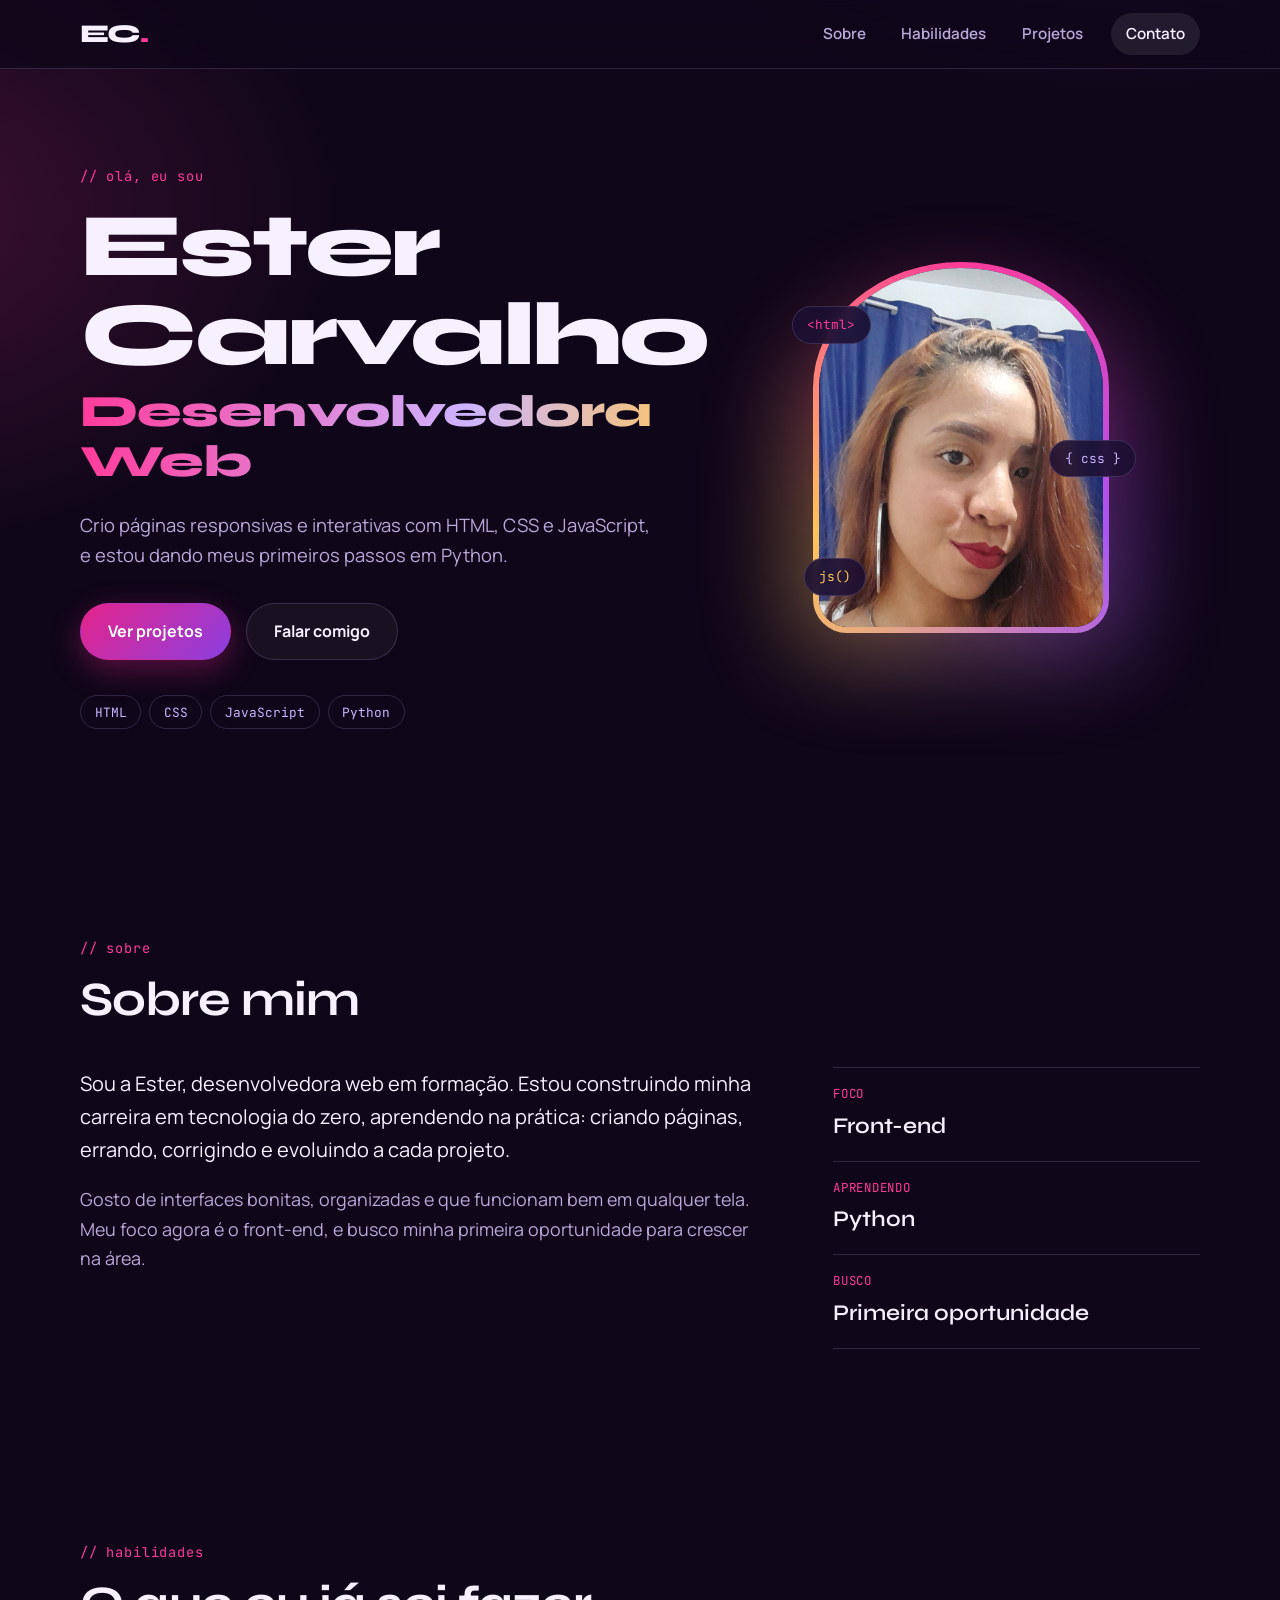
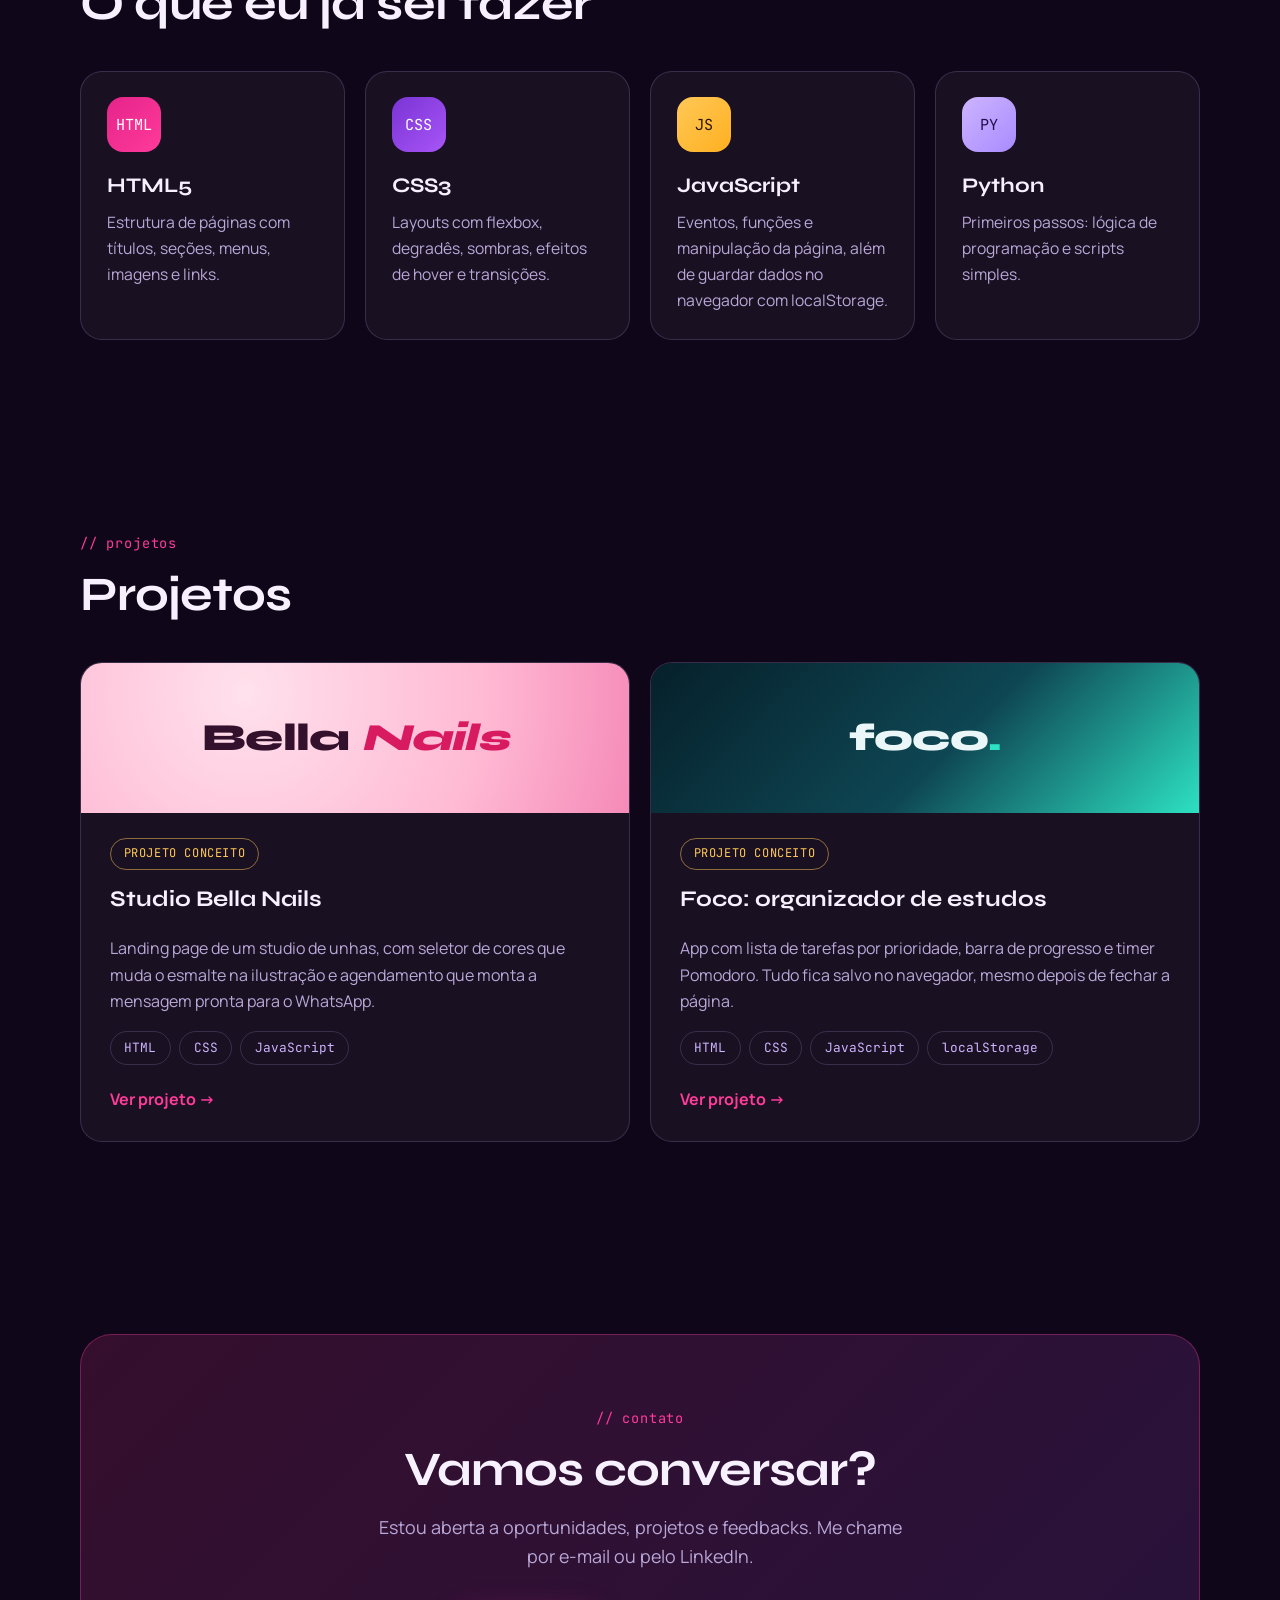
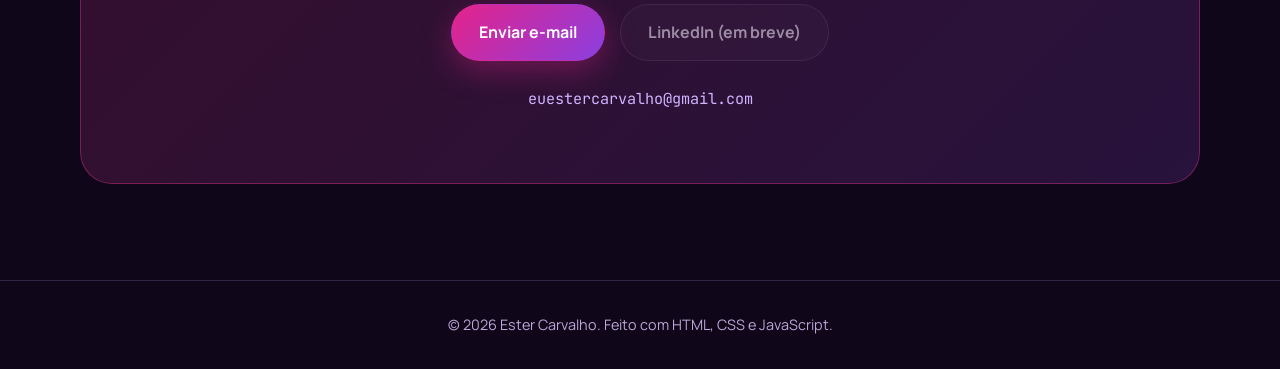
==== index.html @ 61b6879d "Primeira versão do portfólio Página principal com apresentação, habilidades e contato, mais dois pro" ====
<!DOCTYPE html>
<html lang="pt-BR">

<head>
    <meta charset="UTF-8">
    <meta name="viewport" content="width=device-width, initial-scale=1">
    <title>Ester Carvalho | Desenvolvedora Web</title>
    <meta name="description" content="Portfólio de Ester Carvalho, desenvolvedora web em formação. HTML, CSS, JavaScript e Python.">
    <meta name="theme-color" content="#0F0619">
    <meta property="og:type" content="website">
    <meta property="og:title" content="Ester Carvalho | Desenvolvedora Web">
    <meta property="og:description" content="Portfólio de desenvolvimento web com projetos em HTML, CSS e JavaScript.">
    <meta property="og:locale" content="pt_BR">
    <link rel="icon" href="data:image/svg+xml,%3Csvg xmlns='http://www.w3.org/2000/svg' viewBox='0 0 100 100'%3E%3Crect width='100' height='100' rx='26' fill='%23E5238A'/%3E%3Ctext x='50' y='67' font-size='50' font-weight='800' text-anchor='middle' fill='white' font-family='Arial,sans-serif'%3EEC%3C/text%3E%3C/svg%3E">

    <link rel="preconnect" href="https://fonts.googleapis.com">
    <link rel="preconnect" href="https://fonts.gstatic.com" crossorigin>
    <link href="https://fonts.googleapis.com/css2?family=Syne:wght@600;800&family=Manrope:wght@400;500;600;700&family=JetBrains+Mono:wght@500&display=swap" rel="stylesheet">
    <link rel="stylesheet" href="style.css">
</head>

<body>

    <a class="skip" href="#conteudo">Pular para o conteúdo</a>

    <header class="topo">
        <div class="container topo__inner">
            <a class="logo" href="#inicio" aria-label="Ester Carvalho, voltar ao início">EC<span>.</span></a>

            <button class="menu-btn" type="button" aria-expanded="false" aria-controls="menu" aria-label="Abrir menu">
                <span></span><span></span><span></span>
            </button>

            <nav id="menu" class="menu" aria-label="Principal">
                <a href="#sobre">Sobre</a>
                <a href="#habilidades">Habilidades</a>
                <a href="#projetos">Projetos</a>
                <a class="menu__cta" href="#contato">Contato</a>
            </nav>
        </div>
    </header>

    <main id="conteudo">

        <section id="inicio" class="hero">
            <div class="container hero__grid">

                <div class="hero__texto">
                    <p class="rotulo">// olá, eu sou</p>
                    <h1>Ester Carvalho</h1>
                    <p class="hero__cargo">Desenvolvedora Web</p>
                    <p class="hero__lead">
                        Crio páginas responsivas e interativas com HTML, CSS e JavaScript,
                        e estou dando meus primeiros passos em Python.
                    </p>

                    <div class="hero__acoes">
                        <a class="btn btn--primario" href="#projetos">Ver projetos</a>
                        <a class="btn btn--fantasma" href="#contato">Falar comigo</a>
                    </div>

                    <ul class="chips" aria-label="Tecnologias">
                        <li>HTML</li>
                        <li>CSS</li>
                        <li>JavaScript</li>
                        <li>Python</li>
                    </ul>
                </div>

                <div class="foto" aria-hidden="false">
                    <div class="foto__janela">
                        <img src="imagens/minha-foto.jpeg" alt="Retrato de Ester Carvalho" width="1080" height="1920">
                    </div>
                    <span class="tag tag--1">&lt;html&gt;</span>
                    <span class="tag tag--2">{ css }</span>
                    <span class="tag tag--3">js()</span>
                </div>

            </div>
        </section>

        <section id="sobre" class="secao">
            <div class="container">
                <header class="secao__topo">
                    <p class="rotulo">// sobre</p>
                    <h2>Sobre mim</h2>
                </header>

                <div class="sobre__grid">
                    <div class="sobre__texto">
                        <p>
                            Sou a Ester, desenvolvedora web em formação. Estou construindo minha carreira
                            em tecnologia do zero, aprendendo na prática: criando páginas, errando,
                            corrigindo e evoluindo a cada projeto.
                        </p>
                        <p>
                            Gosto de interfaces bonitas, organizadas e que funcionam bem em qualquer tela.
                            Meu foco agora é o front-end, e busco minha primeira oportunidade para crescer na área.
                        </p>
                    </div>

                    <dl class="ficha">
                        <div>
                            <dt>Foco</dt>
                            <dd>Front-end</dd>
                        </div>
                        <div>
                            <dt>Aprendendo</dt>
                            <dd>Python</dd>
                        </div>
                        <div>
                            <dt>Busco</dt>
                            <dd>Primeira oportunidade</dd>
                        </div>
                    </dl>
                </div>
            </div>
        </section>

        <section id="habilidades" class="secao">
            <div class="container">
                <header class="secao__topo">
                    <p class="rotulo">// habilidades</p>
                    <h2>O que eu já sei fazer</h2>
                </header>

                <div class="skills">
                    <article class="skill">
                        <div class="skill__icone skill__icone--rosa">HTML</div>
                        <h3>HTML5</h3>
                        <p>Estrutura de páginas com títulos, seções, menus, imagens e links.</p>
                    </article>

                    <article class="skill">
                        <div class="skill__icone skill__icone--violeta">CSS</div>
                        <h3>CSS3</h3>
                        <p>Layouts com flexbox, degradês, sombras, efeitos de hover e transições.</p>
                    </article>

                    <article class="skill">
                        <div class="skill__icone skill__icone--ouro">JS</div>
                        <h3>JavaScript</h3>
                        <p>Eventos, funções e manipulação da página, além de guardar dados no navegador com localStorage.</p>
                    </article>

                    <article class="skill">
                        <div class="skill__icone skill__icone--lilas">PY</div>
                        <h3>Python</h3>
                        <p>Primeiros passos: lógica de programação e scripts simples.</p>
                    </article>
                </div>
            </div>
        </section>

        <section id="projetos" class="secao">
            <div class="container">
                <header class="secao__topo">
                    <p class="rotulo">// projetos</p>
                    <h2>Projetos</h2>
                </header>

                <div class="projetos">
                    <article class="projeto projeto--real">
                        <div class="projeto__capa" aria-hidden="true">
                            <span>Bella <em>Nails</em></span>
                        </div>
                        <div class="projeto__corpo">
                            <span class="selo selo--ok">Projeto conceito</span>
                            <h3>Studio Bella Nails</h3>
                            <p>Landing page de um studio de unhas, com seletor de cores que muda o esmalte na ilustração e agendamento que monta a mensagem pronta para o WhatsApp.</p>
                            <ul class="chips chips--pequenos" aria-label="Tecnologias usadas">
                                <li>HTML</li>
                                <li>CSS</li>
                                <li>JavaScript</li>
                            </ul>
                            <a class="projeto__link" href="projetos/studio-bella-nails/index.html">Ver projeto <span aria-hidden="true">&rarr;</span></a>
                        </div>
                    </article>

                    <article class="projeto projeto--real">
                        <div class="projeto__capa projeto__capa--foco" aria-hidden="true">
                            <span>foco<em>.</em></span>
                        </div>
                        <div class="projeto__corpo">
                            <span class="selo selo--ok">Projeto conceito</span>
                            <h3>Foco: organizador de estudos</h3>
                            <p>App com lista de tarefas por prioridade, barra de progresso e timer Pomodoro. Tudo fica salvo no navegador, mesmo depois de fechar a página.</p>
                            <ul class="chips chips--pequenos" aria-label="Tecnologias usadas">
                                <li>HTML</li>
                                <li>CSS</li>
                                <li>JavaScript</li>
                                <li>localStorage</li>
                            </ul>
                            <a class="projeto__link" href="projetos/foco-estudos/index.html">Ver projeto <span aria-hidden="true">&rarr;</span></a>
                        </div>
                    </article>
                </div>
            </div>
        </section>

        <section id="contato" class="secao">
            <div class="container">
                <div class="contato">
                    <p class="rotulo">// contato</p>
                    <h2>Vamos conversar?</h2>
                    <p class="contato__texto">
                        Estou aberta a oportunidades, projetos e feedbacks.
                        Me chame por e-mail ou pelo LinkedIn.
                    </p>

                    <div class="hero__acoes hero__acoes--centro">
                        <a class="btn btn--primario" href="mailto:euestercarvalho@gmail.com">Enviar e-mail</a>

                        <!-- Quando tiver o link do LinkedIn: troque o # pelo endereço e apague "btn--breve" e o aria-disabled -->
                        <a class="btn btn--fantasma btn--breve" href="#" aria-disabled="true">LinkedIn (em breve)</a>
                    </div>

                    <p class="contato__email">euestercarvalho@gmail.com</p>
                </div>
            </div>
        </section>

    </main>

    <footer class="rodape">
        <div class="container">
            <p>&copy; <span id="ano">2026</span> Ester Carvalho. Feito com HTML, CSS e JavaScript.</p>
        </div>
    </footer>

    <script src="script.js"></script>
</body>

</html>
---- style.css ----
@property --ang {
    syntax: "<angle>";
    initial-value: 0deg;
    inherits: false;
}

:root {
    --bg: #0F0619;
    --card: rgba(255, 255, 255, 0.045);
    --card-borda: rgba(205, 180, 255, 0.18);
    --ink: #F7F1FF;
    --muted: #B9A8D8;
    --rosa: #FF3B9A;
    --violeta: #A855F7;
    --lilas: #CDB4FF;
    --ouro: #FFC857;
    --grad-btn: linear-gradient(135deg, #E5238A, #8B3FE0);
    --raio: 22px;
}

*,
*::before,
*::after {
    box-sizing: border-box;
}

html {
    scroll-behavior: smooth;
    scroll-padding-top: 5rem;
}

body {
    margin: 0;
    font-family: "Manrope", system-ui, -apple-system, "Segoe UI", sans-serif;
    color: var(--ink);
    line-height: 1.65;
    -webkit-font-smoothing: antialiased;
    background:
        radial-gradient(60rem 38rem at 88% -8%, rgba(168, 85, 247, 0.30), transparent 62%),
        radial-gradient(48rem 34rem at -10% 6%, rgba(255, 59, 154, 0.20), transparent 62%),
        var(--bg);
    background-repeat: no-repeat;
}

img {
    display: block;
    max-width: 100%;
}

a {
    color: inherit;
}

:focus-visible {
    outline: 3px solid var(--ouro);
    outline-offset: 3px;
    border-radius: 8px;
}

.container {
    width: min(1120px, 100% - 2.5rem);
    margin-inline: auto;
}

.skip {
    position: absolute;
    left: -999px;
    top: 0;
    z-index: 100;
    padding: 0.7rem 1.1rem;
    background: #fff;
    color: #111;
    border-radius: 8px;
    font-weight: 700;
}

.skip:focus {
    left: 1rem;
    top: 1rem;
}

/* ---------- Topo e menu ---------- */

.topo {
    position: sticky;
    top: 0;
    z-index: 50;
    background: rgba(15, 6, 25, 0.72);
    backdrop-filter: blur(14px);
    -webkit-backdrop-filter: blur(14px);
    border-bottom: 1px solid var(--card-borda);
}

.topo__inner {
    display: flex;
    align-items: center;
    justify-content: space-between;
    min-height: 4.25rem;
}

.logo {
    font-family: "Syne", sans-serif;
    font-weight: 800;
    font-size: 1.6rem;
    letter-spacing: -0.02em;
    text-decoration: none;
}

.logo span {
    color: var(--rosa);
}

.menu {
    display: flex;
    align-items: center;
    gap: 0.35rem;
}

.menu a {
    text-decoration: none;
    padding: 0.5rem 0.95rem;
    border-radius: 999px;
    color: var(--muted);
    font-weight: 600;
    font-size: 0.95rem;
    transition: color 0.2s, background 0.2s;
}

.menu a:hover,
.menu a[aria-current="true"] {
    color: var(--ink);
    background: rgba(255, 255, 255, 0.08);
}

.menu .menu__cta {
    background: var(--grad-btn);
    color: #fff;
    margin-left: 0.4rem;
}

.menu .menu__cta:hover {
    filter: brightness(1.12);
}

.menu-btn {
    display: none;
    width: 2.75rem;
    height: 2.75rem;
    border: 1px solid var(--card-borda);
    border-radius: 12px;
    background: var(--card);
    cursor: pointer;
    flex-direction: column;
    align-items: center;
    justify-content: center;
    gap: 5px;
}

.menu-btn span {
    display: block;
    width: 20px;
    height: 2px;
    background: var(--ink);
    border-radius: 2px;
    transition: transform 0.25s, opacity 0.25s;
}

.menu-btn[aria-expanded="true"] span:nth-child(1) {
    transform: translateY(7px) rotate(45deg);
}

.menu-btn[aria-expanded="true"] span:nth-child(2) {
    opacity: 0;
}

.menu-btn[aria-expanded="true"] span:nth-child(3) {
    transform: translateY(-7px) rotate(-45deg);
}

@media (max-width: 760px) {
    .menu-btn {
        display: inline-flex;
    }

    .menu {
        position: absolute;
        top: 100%;
        left: 0;
        right: 0;
        display: none;
        flex-direction: column;
        align-items: stretch;
        gap: 0.25rem;
        padding: 1rem 1.25rem 1.5rem;
        background: rgba(15, 6, 25, 0.97);
        border-bottom: 1px solid var(--card-borda);
    }

    .menu.aberto {
        display: flex;
    }

    .menu a {
        padding: 0.95rem 1rem;
        font-size: 1.05rem;
    }

    .menu .menu__cta {
        margin: 0.5rem 0 0;
        text-align: center;
    }
}

/* ---------- Tipografia base ---------- */

.rotulo {
    margin: 0 0 0.9rem;
    font-family: "JetBrains Mono", ui-monospace, monospace;
    font-size: 0.85rem;
    letter-spacing: 0.06em;
    color: var(--rosa);
}

h1,
h2,
h3 {
    font-family: "Syne", sans-serif;
    margin: 0;
    text-wrap: balance;
}

h2 {
    font-size: clamp(2rem, 5vw, 3rem);
    line-height: 1.1;
    letter-spacing: -0.02em;
}

/* ---------- Início ---------- */

.hero {
    padding-block: clamp(3rem, 8vw, 6rem) clamp(4rem, 9vw, 7rem);
    overflow-x: clip;
}

.hero__grid {
    display: grid;
    grid-template-columns: 1.15fr 0.85fr;
    gap: clamp(2.5rem, 6vw, 5rem);
    align-items: center;
}

.hero h1 {
    font-size: clamp(2.9rem, 9vw, 5.6rem);
    font-weight: 800;
    line-height: 1;
    letter-spacing: -0.03em;
}

.hero__cargo {
    margin: 0.4rem 0 0;
    font-family: "Syne", sans-serif;
    font-weight: 800;
    font-size: clamp(1.7rem, 5vw, 2.8rem);
    line-height: 1.1;
    letter-spacing: -0.02em;
    background: linear-gradient(90deg, var(--rosa), var(--lilas) 62%, var(--ouro));
    -webkit-background-clip: text;
    background-clip: text;
    color: transparent;
}

.hero__lead {
    max-width: 52ch;
    margin: 1.5rem 0 0;
    font-size: 1.15rem;
    color: var(--muted);
}

.hero__acoes {
    display: flex;
    flex-wrap: wrap;
    gap: 0.9rem;
    margin-top: 2rem;
}

.hero__acoes--centro {
    justify-content: center;
}

.btn {
    display: inline-block;
    padding: 0.9rem 1.7rem;
    border-radius: 999px;
    font-weight: 700;
    text-decoration: none;
    border: 1.5px solid transparent;
    transition: transform 0.2s, box-shadow 0.2s, background 0.2s, border-color 0.2s;
}

.btn:hover {
    transform: translateY(-3px);
}

.btn--primario {
    background: var(--grad-btn);
    color: #fff;
    box-shadow: 0 10px 30px rgba(229, 35, 138, 0.35);
}

.btn--primario:hover {
    box-shadow: 0 14px 38px rgba(229, 35, 138, 0.5);
}

.btn--fantasma {
    border-color: var(--card-borda);
    background: var(--card);
}

.btn--fantasma:hover {
    border-color: var(--rosa);
    background: rgba(255, 59, 154, 0.1);
}

.btn--breve {
    opacity: 0.55;
    pointer-events: none;
}

.chips {
    display: flex;
    flex-wrap: wrap;
    gap: 0.5rem;
    margin: 2.2rem 0 0;
    padding: 0;
    list-style: none;
}

.chips li {
    padding: 0.35rem 0.85rem;
    border: 1px solid var(--card-borda);
    border-radius: 999px;
    font-family: "JetBrains Mono", ui-monospace, monospace;
    font-size: 0.8rem;
    color: var(--lilas);
}

.foto {
    --ang: 0deg;
    position: relative;
    isolation: isolate;
    width: min(360px, 84%);
    aspect-ratio: 4 / 5;
    margin-inline: auto;
    padding: 6px;
    border-radius: 50% 50% 34px 34px / 34% 34% 34px 34px;
    background: conic-gradient(from var(--ang), var(--rosa), var(--violeta), var(--ouro), var(--rosa));
}

.foto::before {
    content: "";
    position: absolute;
    inset: 10% -6% -6% -6%;
    z-index: -1;
    border-radius: inherit;
    background: inherit;
    filter: blur(48px);
    opacity: 0.45;
}

.foto__janela {
    width: 100%;
    height: 100%;
    overflow: hidden;
    border-radius: 50% 50% 28px 28px / 34% 34% 28px 28px;
    background: #1b0f2e;
}

.foto img {
    width: 100%;
    height: 100%;
    object-fit: cover;
    object-position: 50% 16%;
    transform: scale(1.25);
    transform-origin: 50% 28%;
}

.tag {
    position: absolute;
    padding: 0.45rem 0.9rem;
    border: 1px solid var(--card-borda);
    border-radius: 999px;
    background: rgba(28, 15, 49, 0.88);
    backdrop-filter: blur(6px);
    -webkit-backdrop-filter: blur(6px);
    font-family: "JetBrains Mono", ui-monospace, monospace;
    font-size: 0.8rem;
    color: var(--ink);
}

.tag--1 {
    top: 12%;
    left: -7%;
    color: var(--rosa);
}

.tag--2 {
    top: 48%;
    right: -9%;
    color: var(--lilas);
}

.tag--3 {
    bottom: 10%;
    left: -3%;
    color: var(--ouro);
}

@media (max-width: 860px) {
    .hero__grid {
        grid-template-columns: 1fr;
    }

    .foto {
        width: min(300px, 74%);
    }
}

/* ---------- Seções ---------- */

.secao {
    padding-block: clamp(3.5rem, 8vw, 6rem);
}

.secao__topo {
    margin-bottom: 2.5rem;
}

.sobre__grid {
    display: grid;
    grid-template-columns: 1.3fr 0.7fr;
    gap: clamp(2rem, 6vw, 4.5rem);
    align-items: start;
}

.sobre__texto p {
    max-width: 62ch;
    margin: 0 0 1.2rem;
    font-size: 1.12rem;
    color: var(--muted);
}

.sobre__texto p:first-child {
    color: var(--ink);
    font-size: 1.25rem;
}

.ficha {
    margin: 0;
}

.ficha div {
    padding-block: 1rem;
    border-bottom: 1px solid var(--card-borda);
}

.ficha div:first-child {
    border-top: 1px solid var(--card-borda);
}

.ficha dt {
    font-family: "JetBrains Mono", ui-monospace, monospace;
    font-size: 0.78rem;
    letter-spacing: 0.06em;
    text-transform: uppercase;
    color: var(--rosa);
}

.ficha dd {
    margin: 0.2rem 0 0;
    font-family: "Syne", sans-serif;
    font-weight: 600;
    font-size: 1.4rem;
}

@media (max-width: 760px) {
    .sobre__grid {
        grid-template-columns: 1fr;
    }
}

.skills {
    display: grid;
    grid-template-columns: repeat(auto-fit, minmax(240px, 1fr));
    gap: 1.25rem;
}

.skill {
    padding: 1.6rem;
    border: 1px solid var(--card-borda);
    border-radius: var(--raio);
    background: var(--card);
    transition: transform 0.25s, border-color 0.25s, box-shadow 0.25s;
}

.skill:hover {
    transform: translateY(-6px);
    border-color: rgba(255, 59, 154, 0.55);
    box-shadow: 0 18px 40px rgba(0, 0, 0, 0.35), 0 0 0 1px rgba(255, 59, 154, 0.15);
}

.skill__icone {
    display: grid;
    place-items: center;
    width: 3.4rem;
    height: 3.4rem;
    margin-bottom: 1.1rem;
    border-radius: 16px;
    font-family: "JetBrains Mono", ui-monospace, monospace;
    font-size: 0.95rem;
    color: #fff;
}

.skill__icone--rosa {
    background: linear-gradient(135deg, #E5238A, #FF3B9A);
}

.skill__icone--violeta {
    background: linear-gradient(135deg, #7A34D4, #A855F7);
}

.skill__icone--ouro {
    background: linear-gradient(135deg, #FFC857, #FFB020);
    color: #2A1600;
}

.skill__icone--lilas {
    background: linear-gradient(135deg, #CDB4FF, #A98BFF);
    color: #24104A;
}

.skill h3 {
    font-size: 1.3rem;
    margin-bottom: 0.4rem;
}

.skill p {
    margin: 0;
    color: var(--muted);
    font-size: 0.98rem;
}

.projetos {
    display: grid;
    grid-template-columns: repeat(auto-fit, minmax(min(100%, 300px), 1fr));
    gap: 1.25rem;
}

.projeto {
    display: flex;
    flex-direction: column;
    justify-content: space-between;
    gap: 2.5rem;
    min-height: 240px;
    padding: 1.8rem;
    border: 1.5px dashed rgba(205, 180, 255, 0.35);
    border-radius: var(--raio);
    background: repeating-linear-gradient(135deg, transparent 0 14px, rgba(255, 255, 255, 0.022) 14px 15px);
}

.projeto--real {
    gap: 0;
    padding: 0;
    overflow: hidden;
    border: 1px solid var(--card-borda);
    background: var(--card);
    transition: transform 0.25s, border-color 0.25s, box-shadow 0.25s;
}

.projeto--real:hover {
    transform: translateY(-6px);
    border-color: rgba(255, 59, 154, 0.55);
    box-shadow: 0 18px 40px rgba(0, 0, 0, 0.35), 0 0 0 1px rgba(255, 59, 154, 0.15);
}

.projeto__capa {
    display: grid;
    place-items: center;
    min-height: 150px;
    background: radial-gradient(circle at 30% 20%, #FFE1EC, #FFB9D3 60%, #F58AB8);
}

.projeto__capa span {
    font-family: "Syne", sans-serif;
    font-weight: 800;
    font-size: clamp(1.8rem, 5vw, 2.4rem);
    letter-spacing: -0.02em;
    color: #33112D;
}

.projeto__capa em {
    color: #D81B60;
}

.projeto__capa--foco {
    background: linear-gradient(135deg, #06202A, #0E4653 55%, #2DE1C2);
}

.projeto__capa--foco span {
    color: #EAF6F8;
}

.projeto__capa--foco em {
    font-style: normal;
    color: #2DE1C2;
}

.projeto__corpo {
    display: flex;
    flex-direction: column;
    align-items: flex-start;
    gap: 0.7rem;
    padding: 1.6rem 1.8rem 1.8rem;
}

.chips--pequenos {
    margin: 0.3rem 0 0;
}

.projeto__link {
    margin-top: 0.6rem;
    font-weight: 700;
    color: var(--rosa);
    text-decoration: none;
}

.projeto__link:hover {
    text-decoration: underline;
}

.selo--ok {
    border-color: rgba(205, 180, 255, 0.5);
    color: var(--lilas);
}

.selo {
    align-self: flex-start;
    padding: 0.3rem 0.8rem;
    border: 1px solid rgba(255, 200, 87, 0.5);
    border-radius: 999px;
    font-family: "JetBrains Mono", ui-monospace, monospace;
    font-size: 0.75rem;
    letter-spacing: 0.05em;
    text-transform: uppercase;
    color: var(--ouro);
}

.projeto h3 {
    font-size: 1.4rem;
    margin-bottom: 0.4rem;
}

.projeto p {
    margin: 0;
    color: var(--muted);
}

.contato {
    padding: clamp(2.2rem, 6vw, 4.5rem) clamp(1.4rem, 5vw, 3rem);
    text-align: center;
    border: 1px solid rgba(255, 59, 154, 0.35);
    border-radius: 32px;
    background: linear-gradient(135deg, rgba(255, 59, 154, 0.16), rgba(168, 85, 247, 0.16));
}

.contato__texto {
    max-width: 48ch;
    margin: 1rem auto 0;
    font-size: 1.12rem;
    color: var(--muted);
}

.contato__email {
    margin: 1.6rem 0 0;
    font-family: "JetBrains Mono", ui-monospace, monospace;
    font-size: 0.95rem;
    color: var(--lilas);
    overflow-wrap: anywhere;
}

.rodape {
    padding-block: 2rem;
    border-top: 1px solid var(--card-borda);
    text-align: center;
    color: var(--muted);
    font-size: 0.9rem;
}

.rodape p {
    margin: 0;
}

/* ---------- Movimento ---------- */

@media (prefers-reduced-motion: no-preference) {
    .hero__texto > * {
        animation: subir 0.7s cubic-bezier(0.2, 0.7, 0.2, 1) both;
    }

    .hero__texto > :nth-child(2) { animation-delay: 0.08s; }
    .hero__texto > :nth-child(3) { animation-delay: 0.16s; }
    .hero__texto > :nth-child(4) { animation-delay: 0.24s; }
    .hero__texto > :nth-child(5) { animation-delay: 0.32s; }
    .hero__texto > :nth-child(6) { animation-delay: 0.4s; }

    .foto {
        animation: girar 9s linear infinite;
    }

    .tag {
        animation: flutuar 6s ease-in-out infinite alternate;
    }

    .tag--2 { animation-delay: -2s; }
    .tag--3 { animation-delay: -4s; }
}

@keyframes subir {
    from { opacity: 0; transform: translateY(18px); }
    to { opacity: 1; transform: none; }
}

@keyframes girar {
    to { --ang: 360deg; }
}

@keyframes flutuar {
    from { transform: translateY(0); }
    to { transform: translateY(-10px); }
}

@media (prefers-reduced-motion: reduce) {
    html {
        scroll-behavior: auto;
    }
}
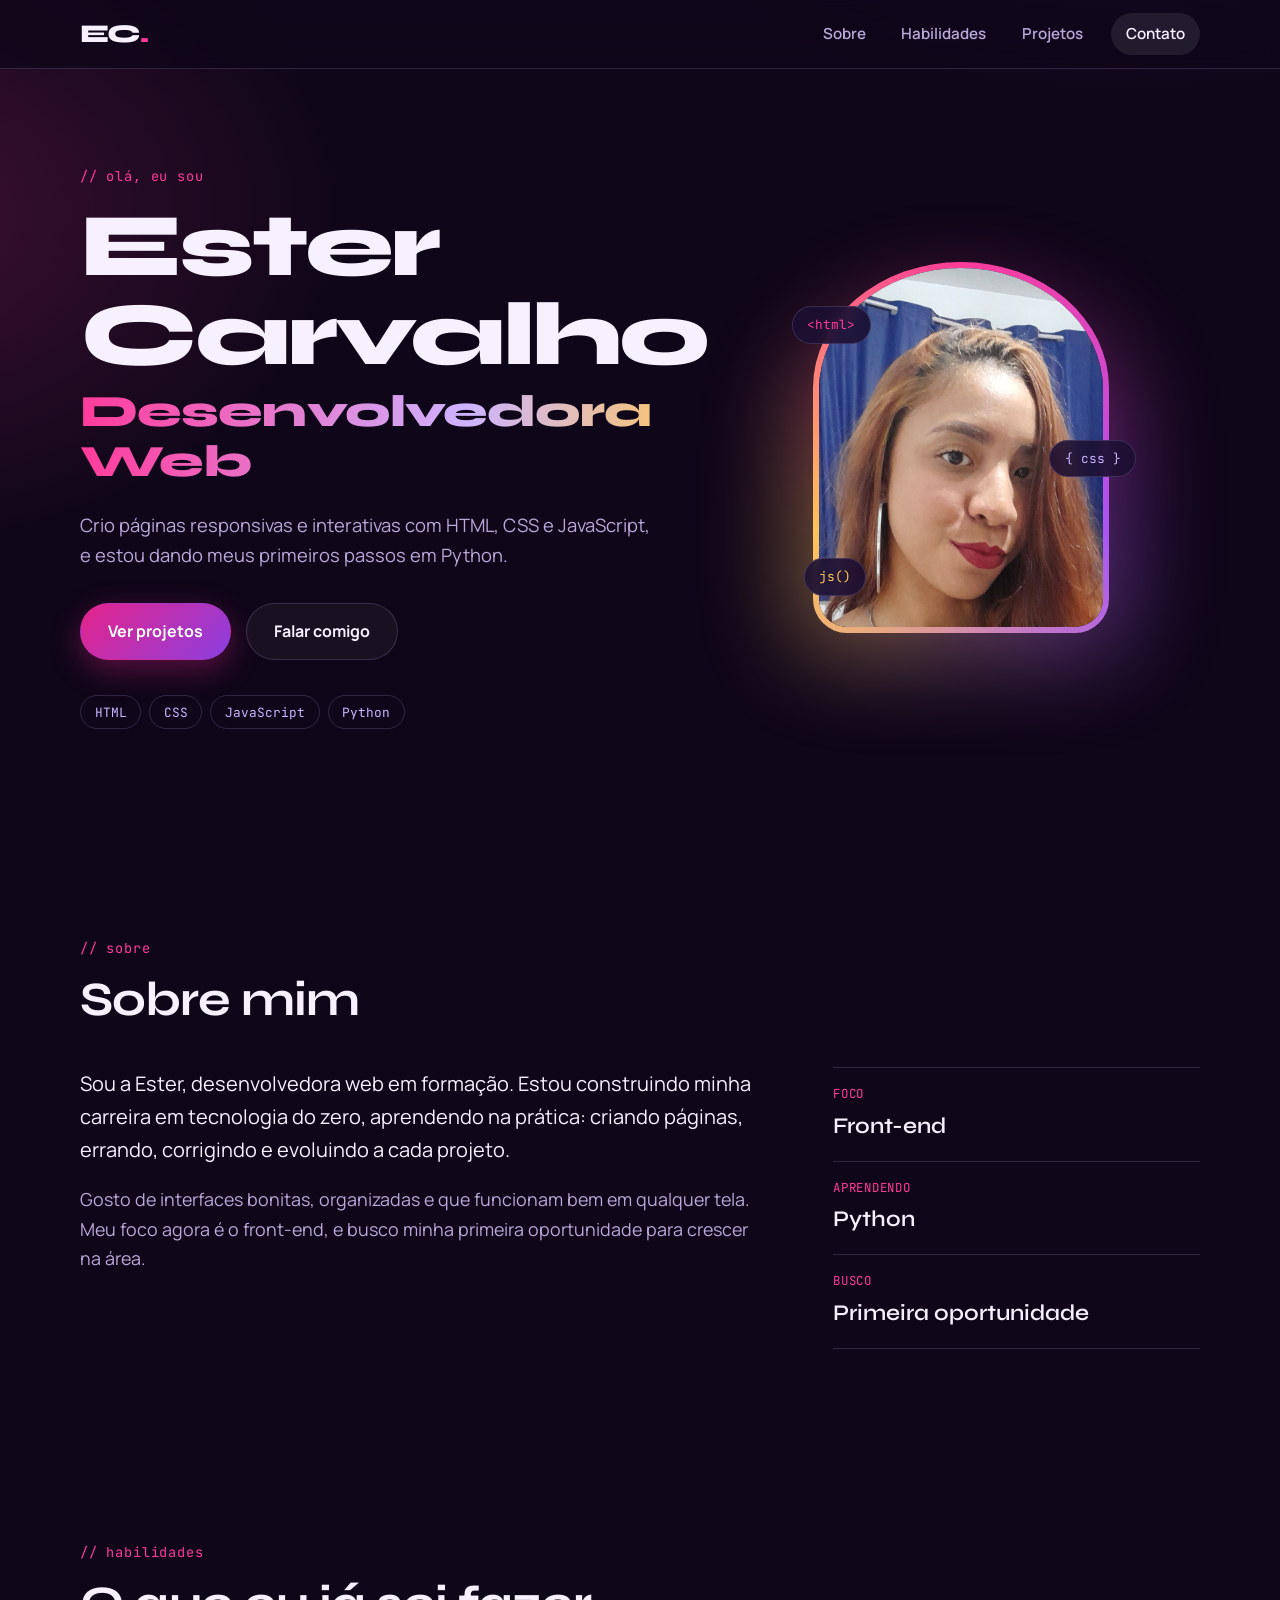
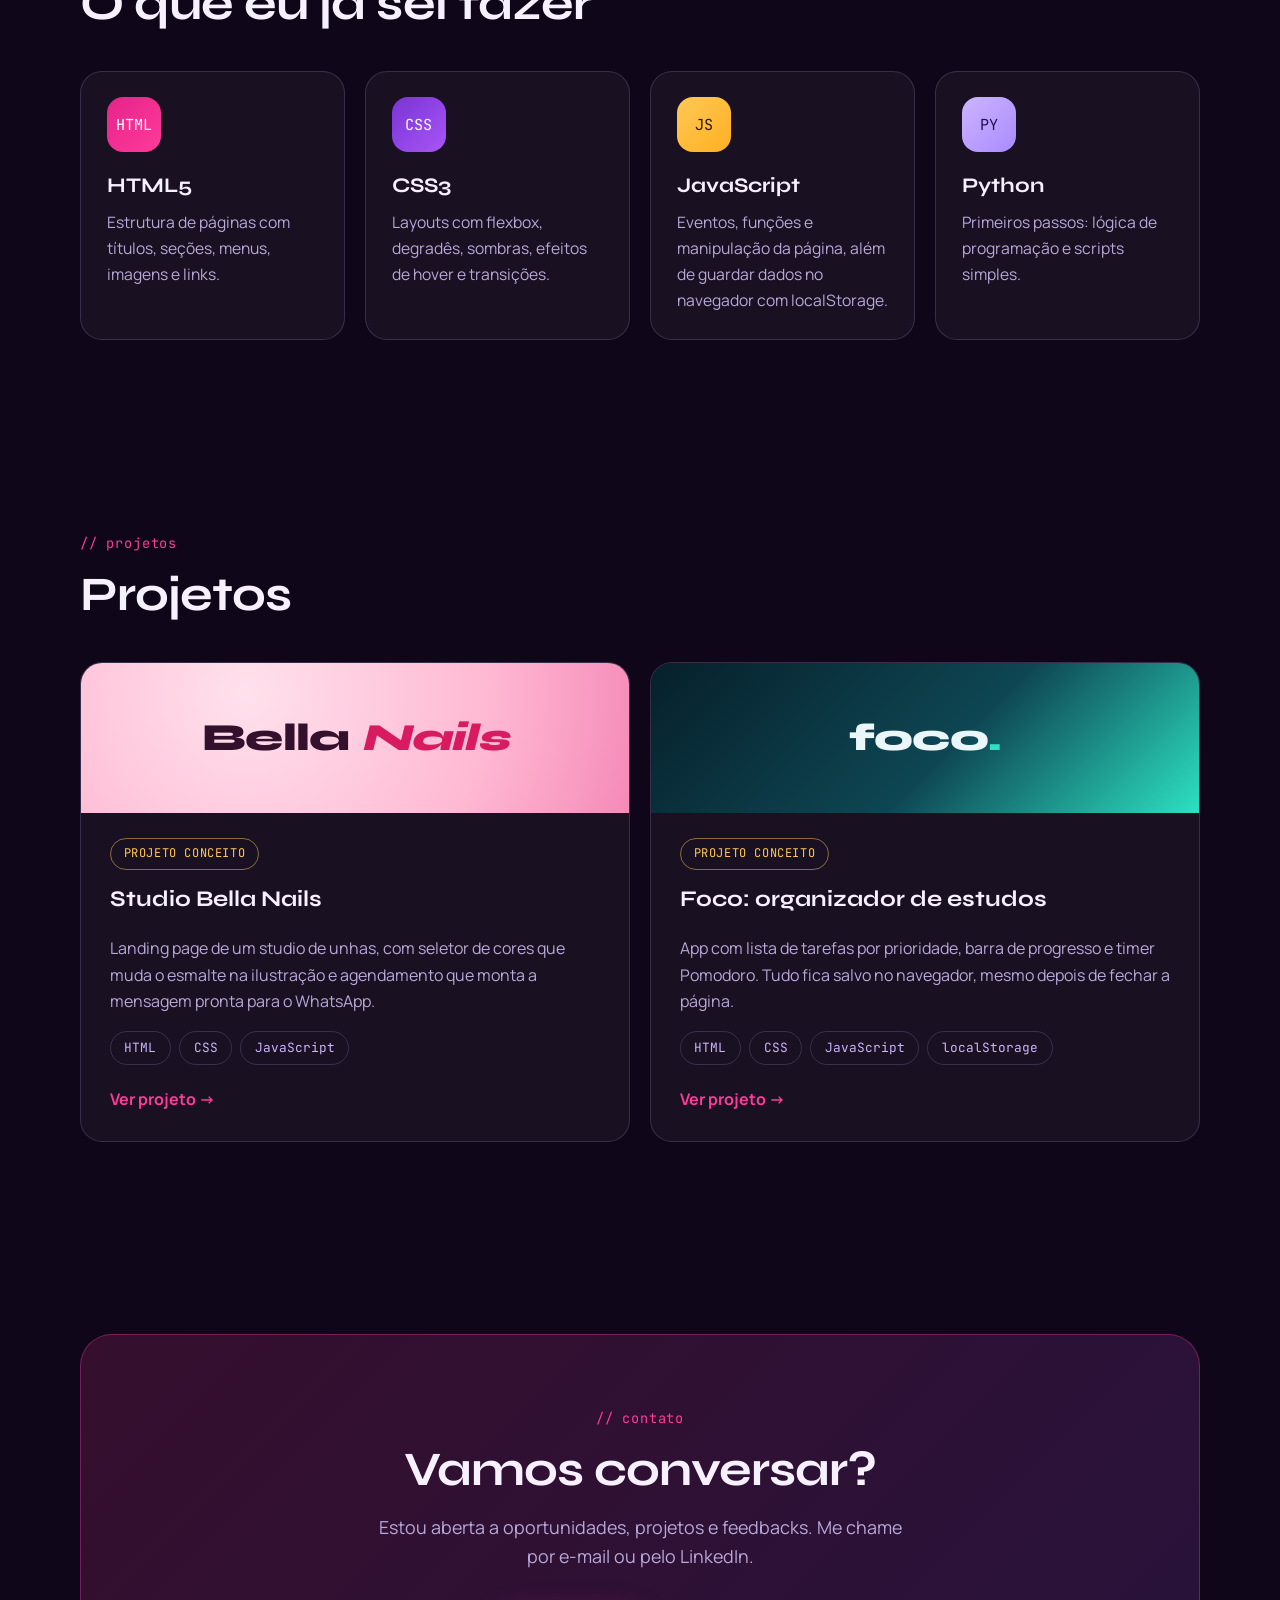
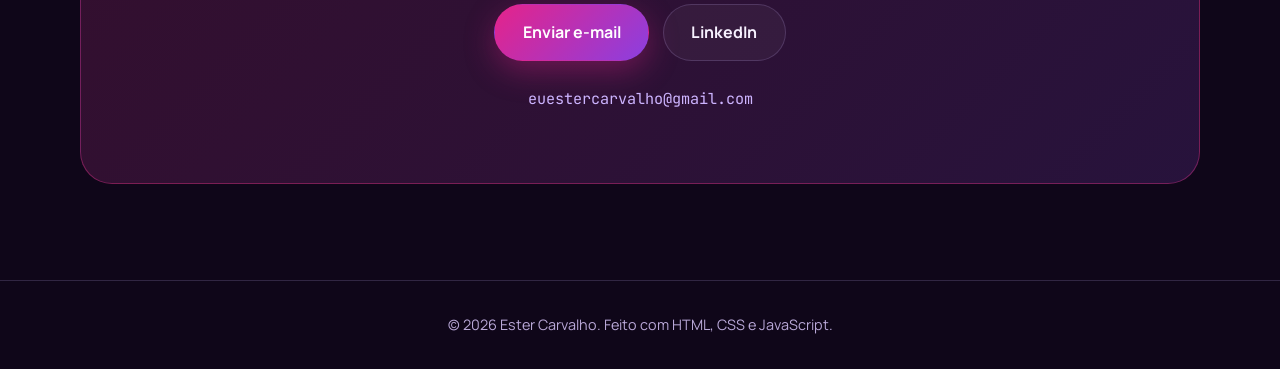
==== commit f1ea8494: "Adiciona o link do LinkedIn ao portfólio Co-Authored-By: Claude Sonnet 5 <noreply@anthropic.com> Cla" ====
--- a/index.html
+++ b/index.html
@@ -211,8 +211,7 @@
                     <div class="hero__acoes hero__acoes--centro">
                         <a class="btn btn--primario" href="mailto:euestercarvalho@gmail.com">Enviar e-mail</a>
 
-                        <!-- Quando tiver o link do LinkedIn: troque o # pelo endereço e apague "btn--breve" e o aria-disabled -->
-                        <a class="btn btn--fantasma btn--breve" href="#" aria-disabled="true">LinkedIn (em breve)</a>
+                        <a class="btn btn--fantasma" href="https://www.linkedin.com/in/ester-carvalho-20a6b92aa" target="_blank" rel="noopener">LinkedIn</a>
                     </div>
 
                     <p class="contato__email">euestercarvalho@gmail.com</p>
--- a/style.css
+++ b/style.css
@@ -321,11 +321,6 @@
     background: rgba(255, 59, 154, 0.1);
 }
 
-.btn--breve {
-    opacity: 0.55;
-    pointer-events: none;
-}
-
 .chips {
     display: flex;
     flex-wrap: wrap;
